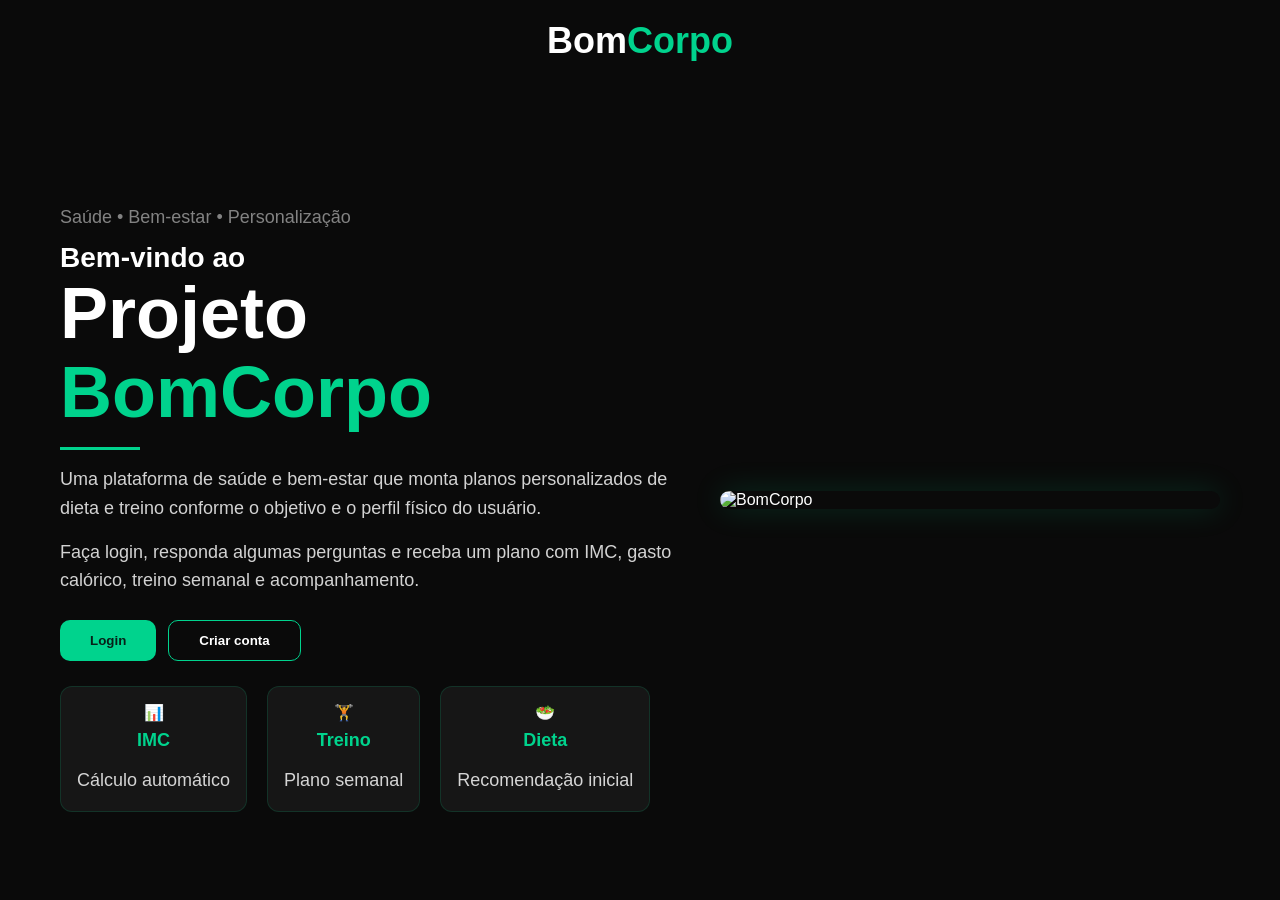
==== index.html @ 7887ee5c "Add files via upload" ====
<!DOCTYPE html>
<html lang="pt-br">
<head>
  <meta charset="UTF-8">
  <meta name="viewport" content="width=device-width, initial-scale=1.0">
  <title>BomCorpo | Projeto LabSIS</title>
  <link rel="stylesheet" href="style.css">
</head>
<body>

<header>
  <nav class="navbar navbar-home">
    <h1 class="logo">
      <a href="index.html">Bom<span>Corpo</span></a>
    </h1>
  </nav>
</header>

<section class="hero hero-bomcorpo">
  <div class="hero-text">
    <p class="tag">Saúde • Bem-estar • Personalização</p>
    <h2>Bem-vindo ao</h2>
    <h1>Projeto <span>BomCorpo</span></h1>
    <div class="linha"></div>

    <p>
      Uma plataforma de saúde e bem-estar que monta planos personalizados de dieta e treino
      conforme o objetivo e o perfil físico do usuário.
    </p>

    <p class="sub-info">
      Faça login, responda algumas perguntas e receba um plano com IMC, gasto calórico,
      treino semanal e acompanhamento.
    </p>

    <div class="botoes">
      <button class="btn" onclick="window.location.href='login.html'">Login</button>
      <button class="btn secundario" onclick="window.location.href='cadastro.html'">Criar conta</button>
    </div>

    <div class="stats">
      <div class="card">
        📊
        <span>IMC</span>
        <p>Cálculo automático</p>
      </div>

      <div class="card">
        🏋️
        <span>Treino</span>
        <p>Plano semanal</p>
      </div>

      <div class="card">
        🥗
        <span>Dieta</span>
        <p>Recomendação inicial</p>
      </div>
    </div>
  </div>

  <div class="hero-img">
    <img src="assets/fitness.png" alt="BomCorpo">
  </div>
</section>

</body>
</html>
---- style.css ----
* {
  margin: 0;
  padding: 0;
  box-sizing: border-box;
  font-family: Arial, sans-serif;
}

html, body {
  background: #0a0a0a;
  color: white;
  overflow-x: hidden;
  max-width: 100%;
}

body * {
  max-width: 100%;
}

img, video {
  max-width: 100%;
  height: auto;
  display: block;
}

body {
  min-height: 100vh;
}

.navbar {
  display: flex;
  justify-content: space-between;
  align-items: center;
  padding: 20px 50px;
  position: fixed;
  width: 100%;
  background: #0a0a0a;
  z-index: 1000;
}

.navbar-home {
  justify-content: center;
}

.logo {
  font-size: 36px;
  font-weight: bold;
}

.logo a {
  color: white;
  text-decoration: none;
}

.logo a span {
  color: #00d38d;
}

.navbar ul {
  display: flex;
  list-style: none;
  gap: 20px;
}

.navbar a {
  color: white;
  text-decoration: none;
  transition: all 0.3s ease;
  display: inline-block;
  white-space: nowrap;
}

.navbar a:hover {
  color: #00d38d;
  transform: translateY(-3px);
}

.hero {
  display: flex;
  justify-content: space-between;
  align-items: center;
  min-height: 100vh;
  padding: 100px 60px 0;
  gap: 40px;
}

.hero-text {
  max-width: 700px;
  animation: fadeUp 1s ease;
}

.tag {
  font-size: 14px;
  opacity: 0.6;
  margin-bottom: 10px;
}

.hero-text h2 {
  font-size: 28px;
}

.hero-text h1 {
  font-size: 72px;
  line-height: 1.1;
}

.hero-text span,
.destaque {
  color: #00d38d;
}

.linha {
  width: 80px;
  height: 3px;
  background: #00d38d;
  margin: 15px 0;
}

.centralizada {
  margin-left: auto;
  margin-right: auto;
}

.hero-text p,
.desc,
.sub-info,
.desc-doencas,
.form-text {
  margin-top: 15px;
  font-size: 18px;
  color: rgba(255,255,255,0.82);
  line-height: 1.6;
}

.botoes {
  display: flex;
  gap: 12px;
  margin-top: 25px;
  flex-wrap: wrap;
}

.central-botoes {
  justify-content: center;
}

.btn {
  padding: 12px 30px;
  background: #00d38d;
  border: none;
  color: #072018;
  cursor: pointer;
  border-radius: 10px;
  font-weight: bold;
  transition: 0.3s;
}

.btn:hover {
  transform: translateY(-3px);
  box-shadow: 0 0 15px rgba(0,211,141,0.4);
}

.btn.secundario {
  background: transparent;
  border: 1px solid #00d38d;
  color: white;
}

.stats {
  display: flex;
  gap: 20px;
  margin-top: 25px;
  flex-wrap: wrap;
}

.card,
.card-coracao {
  background: rgba(255,255,255,0.05);
  padding: 16px;
  border-radius: 12px;
  text-align: center;
  min-width: 140px;
  border: 1px solid rgba(0,211,141,0.15);
  transition: 0.3s;
}

.card:hover,
.card-coracao:hover {
  transform: translateY(-5px);
  background: rgba(0,211,141,0.08);
}

.card span {
  display: block;
  font-size: 18px;
  font-weight: bold;
  margin-top: 8px;
}

.hero-img img {
  width: 500px;
  max-width: 100%;
  height: auto;
  border-radius: 30px;
  box-shadow: 0 0 30px rgba(0,211,141,0.18);
}

.section,
.doencas-container,
.prevencao-section,
.formulario-section {
  min-height: 100vh;
  padding: 130px 60px 60px;
  width: 100%;
  max-width: 100%;
  overflow-x: hidden;
}

.auth-container {
  display: flex;
  justify-content: center;
  align-items: center;
}

.auth-texto {
  max-width: 700px;
  width: 100%;
}

.auth-form {
  margin-top: 25px;
}

.input-group {
  display: flex;
  flex-direction: column;
  gap: 8px;
  margin-bottom: 18px;
}

.input-group label {
  font-size: 15px;
}

.input-group input,
.input-group select {
  padding: 14px;
  border-radius: 10px;
  border: 1px solid rgba(255,255,255,0.14);
  background: rgba(255,255,255,0.06);
  color: white;
  outline: none;
}

select option {
  color: black;
}

.cards-doencas {
  display: flex;
  justify-content: center;
  gap: 25px;
  flex-wrap: wrap;
  margin-top: 35px;
}

.card-doenca {
  width: 300px;
  min-height: 220px;
  text-align: left;
}

.card-doenca h3 {
  color: #00d38d;
  margin-bottom: 10px;
}

.dashboard-top {
  min-height: auto;
  padding-bottom: 20px;
}

.alerta-box {
  max-width: 850px;
  margin: 0 auto;
  background: rgba(255, 255, 255, 0.04);
  border: 1px solid rgba(0, 211, 141, 0.18);
  border-radius: 18px;
  padding: 30px;
  text-align: center;
  box-shadow: 0 0 30px rgba(0, 211, 141, 0.08);
}

.alerta-box h3 {
  color: #00d38d;
  font-size: 30px;
  margin-bottom: 12px;
}

.alerta-box p {
  color: white;
  font-size: 18px;
  line-height: 1.7;
}

.fogo-grid {
  display: grid;
  grid-template-columns: repeat(7, 1fr);
  gap: 14px;
  max-width: 900px;
  margin: 30px auto 0;
}

.fogo-card {
  background: rgba(255,255,255,0.05);
  border: 1px solid rgba(255,255,255,0.08);
  border-radius: 14px;
  padding: 16px;
  text-align: center;
}

.fogo-dia {
  font-size: 16px;
  margin-bottom: 8px;
}

.fogo-icone {
  font-size: 28px;
}

.fogo-ativo {
  color: #ff7b00;
  text-shadow: 0 0 12px rgba(255,123,0,0.7);
}

.fogo-inativo {
  color: #666;
}

@keyframes fadeUp {
  from {
    opacity: 0;
    transform: translateY(35px);
  }
  to {
    opacity: 1;
    transform: translateY(0);
  }
}

@media (max-width: 900px) {
  .hero {
    flex-direction: column;
    text-align: center;
    padding: 130px 20px 40px;
  }

  .hero-text h1 {
    font-size: 50px;
  }

  .hero-text h2 {
    font-size: 24px;
  }

  .linha {
    margin-left: auto;
    margin-right: auto;
  }

  .stats,
  .botoes,
  .cards-doencas {
    justify-content: center;
  }

  .section,
  .doencas-container,
  .prevencao-section,
  .formulario-section {
    padding: 130px 20px 50px !important;
  }

  .navbar {
    flex-direction: column;
    align-items: flex-start;
    gap: 12px;
    padding: 18px 14px;
    overflow: hidden;
  }

  .navbar-home {
    align-items: center;
  }

  .navbar ul {
    width: 100%;
    display: flex;
    flex-wrap: nowrap;
    overflow-x: auto;
    overflow-y: hidden;
    white-space: nowrap;
    gap: 20px;
    padding: 0 0 8px 0;
    margin: 0;
    list-style: none;
    -webkit-overflow-scrolling: touch;
    scrollbar-width: none;
  }

  .navbar ul::-webkit-scrollbar {
    display: none;
  }

  .navbar ul li {
    flex: 0 0 auto;
  }

  .navbar ul li a {
    display: inline-block;
    white-space: nowrap;
    font-size: 18px;
  }

  .fogo-grid {
    grid-template-columns: 1fr 1fr;
  }
}

@media (max-width: 768px) {
  .hero-text h1 {
    font-size: 52px;
    line-height: 1.05;
    word-break: break-word;
  }

  .hero-text h2 {
    font-size: 28px;
  }

  .hero-text p,
  .desc,
  .sub-info,
  .desc-doencas,
  .form-text {
    font-size: 16px;
  }

  .botoes {
    flex-direction: column;
    align-items: center;
    gap: 12px;
  }

  .btn.secundario {
    margin-left: 0;
  }

  .stats {
    flex-direction: column;
    align-items: center;
  }

  .hero-img img {
    width: 100%;
    max-width: 320px;
    margin: 0 auto;
  }

  .card,
  .card-coracao,
  .card-doenca {
    width: 100%;
    max-width: 320px;
  }

  .alerta-box h3 {
    font-size: 24px;
  }

  .alerta-box p {
    font-size: 16px;
  }
}
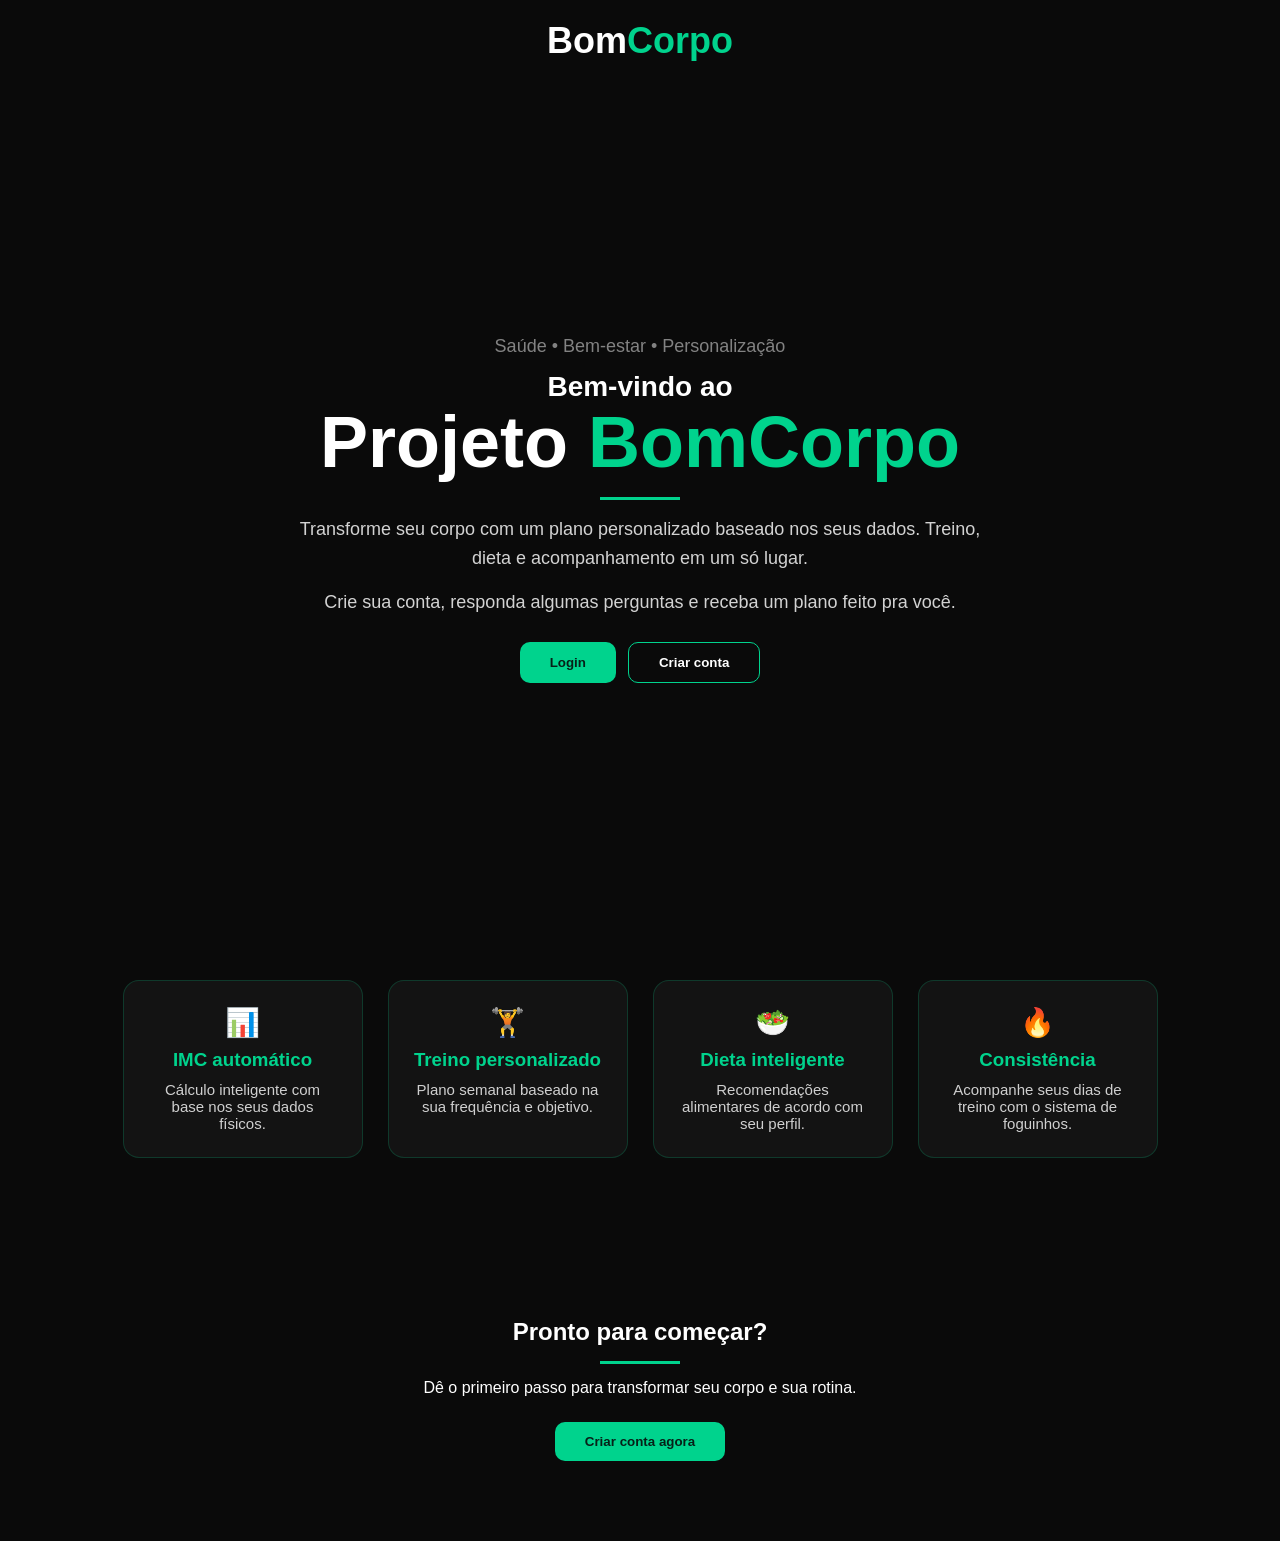
==== commit b9c20ef5: "Add files via upload" ====
--- a/index.html
+++ b/index.html
@@ -1,68 +1,97 @@
-<!DOCTYPE html>
-<html lang="pt-br">
-<head>
-  <meta charset="UTF-8">
-  <meta name="viewport" content="width=device-width, initial-scale=1.0">
-  <title>BomCorpo | Projeto LabSIS</title>
-  <link rel="stylesheet" href="style.css">
-</head>
-<body>
-
-<header>
-  <nav class="navbar navbar-home">
-    <h1 class="logo">
-      <a href="index.html">Bom<span>Corpo</span></a>
-    </h1>
-  </nav>
-</header>
-
-<section class="hero hero-bomcorpo">
-  <div class="hero-text">
-    <p class="tag">Saúde • Bem-estar • Personalização</p>
-    <h2>Bem-vindo ao</h2>
-    <h1>Projeto <span>BomCorpo</span></h1>
-    <div class="linha"></div>
-
-    <p>
-      Uma plataforma de saúde e bem-estar que monta planos personalizados de dieta e treino
-      conforme o objetivo e o perfil físico do usuário.
-    </p>
-
-    <p class="sub-info">
-      Faça login, responda algumas perguntas e receba um plano com IMC, gasto calórico,
-      treino semanal e acompanhamento.
-    </p>
-
-    <div class="botoes">
-      <button class="btn" onclick="window.location.href='login.html'">Login</button>
-      <button class="btn secundario" onclick="window.location.href='cadastro.html'">Criar conta</button>
-    </div>
-
-    <div class="stats">
-      <div class="card">
-        📊
-        <span>IMC</span>
-        <p>Cálculo automático</p>
-      </div>
-
-      <div class="card">
-        🏋️
-        <span>Treino</span>
-        <p>Plano semanal</p>
-      </div>
-
-      <div class="card">
-        🥗
-        <span>Dieta</span>
-        <p>Recomendação inicial</p>
-      </div>
-    </div>
-  </div>
-
-  <div class="hero-img">
-    <img src="assets/fitness.png" alt="BomCorpo">
-  </div>
-</section>
-
-</body>
+<!DOCTYPE html>
+<html lang="pt-br">
+<head>
+  <meta charset="UTF-8">
+  <meta name="viewport" content="width=device-width, initial-scale=1.0">
+  <title>BomCorpo</title>
+  <link rel="stylesheet" href="style.css">
+</head>
+<body>
+
+<header>
+  <nav class="navbar navbar-home">
+    <h1 class="logo">
+      <a href="index.html">Bom<span>Corpo</span></a>
+    </h1>
+  </nav>
+</header>
+
+<section class="hero hero-central">
+
+  <div class="hero-text central">
+
+    <p class="tag">Saúde • Bem-estar • Personalização</p>
+
+    <h2>Bem-vindo ao</h2>
+
+    <h1>Projeto <span>BomCorpo</span></h1>
+
+    <div class="linha centralizada"></div>
+
+    <p class="desc">
+      Transforme seu corpo com um plano personalizado baseado nos seus dados.
+      Treino, dieta e acompanhamento em um só lugar.
+    </p>
+
+    <p class="sub-info">
+      Crie sua conta, responda algumas perguntas e receba um plano feito pra você.
+    </p>
+
+    <div class="botoes central-botoes">
+      <button class="btn" onclick="window.location.href='login.html'">Login</button>
+      <button class="btn secundario" onclick="window.location.href='cadastro.html'">Criar conta</button>
+    </div>
+
+  </div>
+
+</section>
+
+<section class="features">
+
+  <div class="features-container">
+
+    <div class="feature-card">
+      <div class="icone">📊</div>
+      <h3>IMC automático</h3>
+      <p>Cálculo inteligente com base nos seus dados físicos.</p>
+    </div>
+
+    <div class="feature-card">
+      <div class="icone">🏋️</div>
+      <h3>Treino personalizado</h3>
+      <p>Plano semanal baseado na sua frequência e objetivo.</p>
+    </div>
+
+    <div class="feature-card">
+      <div class="icone">🥗</div>
+      <h3>Dieta inteligente</h3>
+      <p>Recomendações alimentares de acordo com seu perfil.</p>
+    </div>
+
+    <div class="feature-card">
+      <div class="icone">🔥</div>
+      <h3>Consistência</h3>
+      <p>Acompanhe seus dias de treino com o sistema de foguinhos.</p>
+    </div>
+
+  </div>
+
+</section>
+
+<section class="cta-final">
+
+  <h2>Pronto para começar?</h2>
+  <div class="linha centralizada"></div>
+
+  <p>
+    Dê o primeiro passo para transformar seu corpo e sua rotina.
+  </p>
+
+  <div class="botoes central-botoes">
+    <button class="btn" onclick="window.location.href='cadastro.html'">Criar conta agora</button>
+  </div>
+
+</section>
+
+</body>
 </html>
--- a/style.css
+++ b/style.css
@@ -1,482 +1,1415 @@
-* {
-  margin: 0;
-  padding: 0;
-  box-sizing: border-box;
-  font-family: Arial, sans-serif;
-}
-
-html, body {
-  background: #0a0a0a;
-  color: white;
-  overflow-x: hidden;
-  max-width: 100%;
-}
-
-body * {
-  max-width: 100%;
-}
-
-img, video {
-  max-width: 100%;
-  height: auto;
-  display: block;
-}
-
-body {
-  min-height: 100vh;
-}
-
-.navbar {
-  display: flex;
-  justify-content: space-between;
-  align-items: center;
-  padding: 20px 50px;
-  position: fixed;
-  width: 100%;
-  background: #0a0a0a;
-  z-index: 1000;
-}
-
-.navbar-home {
-  justify-content: center;
-}
-
-.logo {
-  font-size: 36px;
-  font-weight: bold;
-}
-
-.logo a {
-  color: white;
-  text-decoration: none;
-}
-
-.logo a span {
-  color: #00d38d;
-}
-
-.navbar ul {
-  display: flex;
-  list-style: none;
-  gap: 20px;
-}
-
-.navbar a {
-  color: white;
-  text-decoration: none;
-  transition: all 0.3s ease;
-  display: inline-block;
-  white-space: nowrap;
-}
-
-.navbar a:hover {
-  color: #00d38d;
-  transform: translateY(-3px);
-}
-
-.hero {
-  display: flex;
-  justify-content: space-between;
-  align-items: center;
-  min-height: 100vh;
-  padding: 100px 60px 0;
-  gap: 40px;
-}
-
-.hero-text {
-  max-width: 700px;
-  animation: fadeUp 1s ease;
-}
-
-.tag {
-  font-size: 14px;
-  opacity: 0.6;
-  margin-bottom: 10px;
-}
-
-.hero-text h2 {
-  font-size: 28px;
-}
-
-.hero-text h1 {
-  font-size: 72px;
-  line-height: 1.1;
-}
-
-.hero-text span,
-.destaque {
-  color: #00d38d;
-}
-
-.linha {
-  width: 80px;
-  height: 3px;
-  background: #00d38d;
-  margin: 15px 0;
-}
-
-.centralizada {
-  margin-left: auto;
-  margin-right: auto;
-}
-
-.hero-text p,
-.desc,
-.sub-info,
-.desc-doencas,
-.form-text {
-  margin-top: 15px;
-  font-size: 18px;
-  color: rgba(255,255,255,0.82);
-  line-height: 1.6;
-}
-
-.botoes {
-  display: flex;
-  gap: 12px;
-  margin-top: 25px;
-  flex-wrap: wrap;
-}
-
-.central-botoes {
-  justify-content: center;
-}
-
-.btn {
-  padding: 12px 30px;
-  background: #00d38d;
-  border: none;
-  color: #072018;
-  cursor: pointer;
-  border-radius: 10px;
-  font-weight: bold;
-  transition: 0.3s;
-}
-
-.btn:hover {
-  transform: translateY(-3px);
-  box-shadow: 0 0 15px rgba(0,211,141,0.4);
-}
-
-.btn.secundario {
-  background: transparent;
-  border: 1px solid #00d38d;
-  color: white;
-}
-
-.stats {
-  display: flex;
-  gap: 20px;
-  margin-top: 25px;
-  flex-wrap: wrap;
-}
-
-.card,
-.card-coracao {
-  background: rgba(255,255,255,0.05);
-  padding: 16px;
-  border-radius: 12px;
-  text-align: center;
-  min-width: 140px;
-  border: 1px solid rgba(0,211,141,0.15);
-  transition: 0.3s;
-}
-
-.card:hover,
-.card-coracao:hover {
-  transform: translateY(-5px);
-  background: rgba(0,211,141,0.08);
-}
-
-.card span {
-  display: block;
-  font-size: 18px;
-  font-weight: bold;
-  margin-top: 8px;
-}
-
-.hero-img img {
-  width: 500px;
-  max-width: 100%;
-  height: auto;
-  border-radius: 30px;
-  box-shadow: 0 0 30px rgba(0,211,141,0.18);
-}
-
-.section,
-.doencas-container,
-.prevencao-section,
-.formulario-section {
-  min-height: 100vh;
-  padding: 130px 60px 60px;
-  width: 100%;
-  max-width: 100%;
-  overflow-x: hidden;
-}
-
-.auth-container {
-  display: flex;
-  justify-content: center;
-  align-items: center;
-}
-
-.auth-texto {
-  max-width: 700px;
-  width: 100%;
-}
-
-.auth-form {
-  margin-top: 25px;
-}
-
-.input-group {
-  display: flex;
-  flex-direction: column;
-  gap: 8px;
-  margin-bottom: 18px;
-}
-
-.input-group label {
-  font-size: 15px;
-}
-
-.input-group input,
-.input-group select {
-  padding: 14px;
-  border-radius: 10px;
-  border: 1px solid rgba(255,255,255,0.14);
-  background: rgba(255,255,255,0.06);
-  color: white;
-  outline: none;
-}
-
-select option {
-  color: black;
-}
-
-.cards-doencas {
-  display: flex;
-  justify-content: center;
-  gap: 25px;
-  flex-wrap: wrap;
-  margin-top: 35px;
-}
-
-.card-doenca {
-  width: 300px;
-  min-height: 220px;
-  text-align: left;
-}
-
-.card-doenca h3 {
-  color: #00d38d;
-  margin-bottom: 10px;
-}
-
-.dashboard-top {
-  min-height: auto;
-  padding-bottom: 20px;
-}
-
-.alerta-box {
-  max-width: 850px;
-  margin: 0 auto;
-  background: rgba(255, 255, 255, 0.04);
-  border: 1px solid rgba(0, 211, 141, 0.18);
-  border-radius: 18px;
-  padding: 30px;
-  text-align: center;
-  box-shadow: 0 0 30px rgba(0, 211, 141, 0.08);
-}
-
-.alerta-box h3 {
-  color: #00d38d;
-  font-size: 30px;
-  margin-bottom: 12px;
-}
-
-.alerta-box p {
-  color: white;
-  font-size: 18px;
-  line-height: 1.7;
-}
-
-.fogo-grid {
-  display: grid;
-  grid-template-columns: repeat(7, 1fr);
-  gap: 14px;
-  max-width: 900px;
-  margin: 30px auto 0;
-}
-
-.fogo-card {
-  background: rgba(255,255,255,0.05);
-  border: 1px solid rgba(255,255,255,0.08);
-  border-radius: 14px;
-  padding: 16px;
-  text-align: center;
-}
-
-.fogo-dia {
-  font-size: 16px;
-  margin-bottom: 8px;
-}
-
-.fogo-icone {
-  font-size: 28px;
-}
-
-.fogo-ativo {
-  color: #ff7b00;
-  text-shadow: 0 0 12px rgba(255,123,0,0.7);
-}
-
-.fogo-inativo {
-  color: #666;
-}
-
-@keyframes fadeUp {
-  from {
-    opacity: 0;
-    transform: translateY(35px);
-  }
-  to {
-    opacity: 1;
-    transform: translateY(0);
-  }
-}
-
-@media (max-width: 900px) {
-  .hero {
-    flex-direction: column;
-    text-align: center;
-    padding: 130px 20px 40px;
-  }
-
-  .hero-text h1 {
-    font-size: 50px;
-  }
-
-  .hero-text h2 {
-    font-size: 24px;
-  }
-
-  .linha {
-    margin-left: auto;
-    margin-right: auto;
-  }
-
-  .stats,
-  .botoes,
-  .cards-doencas {
-    justify-content: center;
-  }
-
-  .section,
-  .doencas-container,
-  .prevencao-section,
-  .formulario-section {
-    padding: 130px 20px 50px !important;
-  }
-
-  .navbar {
-    flex-direction: column;
-    align-items: flex-start;
-    gap: 12px;
-    padding: 18px 14px;
-    overflow: hidden;
-  }
-
-  .navbar-home {
-    align-items: center;
-  }
-
-  .navbar ul {
-    width: 100%;
-    display: flex;
-    flex-wrap: nowrap;
-    overflow-x: auto;
-    overflow-y: hidden;
-    white-space: nowrap;
-    gap: 20px;
-    padding: 0 0 8px 0;
-    margin: 0;
-    list-style: none;
-    -webkit-overflow-scrolling: touch;
-    scrollbar-width: none;
-  }
-
-  .navbar ul::-webkit-scrollbar {
-    display: none;
-  }
-
-  .navbar ul li {
-    flex: 0 0 auto;
-  }
-
-  .navbar ul li a {
-    display: inline-block;
-    white-space: nowrap;
-    font-size: 18px;
-  }
-
-  .fogo-grid {
-    grid-template-columns: 1fr 1fr;
-  }
-}
-
-@media (max-width: 768px) {
-  .hero-text h1 {
-    font-size: 52px;
-    line-height: 1.05;
-    word-break: break-word;
-  }
-
-  .hero-text h2 {
-    font-size: 28px;
-  }
-
-  .hero-text p,
-  .desc,
-  .sub-info,
-  .desc-doencas,
-  .form-text {
-    font-size: 16px;
-  }
-
-  .botoes {
-    flex-direction: column;
-    align-items: center;
-    gap: 12px;
-  }
-
-  .btn.secundario {
-    margin-left: 0;
-  }
-
-  .stats {
-    flex-direction: column;
-    align-items: center;
-  }
-
-  .hero-img img {
-    width: 100%;
-    max-width: 320px;
-    margin: 0 auto;
-  }
-
-  .card,
-  .card-coracao,
-  .card-doenca {
-    width: 100%;
-    max-width: 320px;
-  }
-
-  .alerta-box h3 {
-    font-size: 24px;
-  }
-
-  .alerta-box p {
-    font-size: 16px;
-  }
+* {
+  margin: 0;
+  padding: 0;
+  box-sizing: border-box;
+  font-family: Arial, sans-serif;
+}
+
+html, body {
+  background: #0a0a0a;
+  color: white;
+  overflow-x: hidden;
+  max-width: 100%;
+}
+
+body * {
+  max-width: 100%;
+}
+
+img, video {
+  max-width: 100%;
+  height: auto;
+  display: block;
+}
+
+body {
+  min-height: 100vh;
+}
+
+.navbar {
+  display: flex;
+  justify-content: space-between;
+  align-items: center;
+  padding: 20px 50px;
+  position: fixed;
+  width: 100%;
+  background: #0a0a0a;
+  z-index: 1000;
+}
+
+.navbar-home {
+  justify-content: center;
+}
+
+.logo {
+  font-size: 36px;
+  font-weight: bold;
+}
+
+.logo a {
+  color: white;
+  text-decoration: none;
+}
+
+.logo a span {
+  color: #00d38d;
+}
+
+.navbar ul {
+  display: flex;
+  list-style: none;
+  gap: 20px;
+}
+
+.navbar a {
+  color: white;
+  text-decoration: none;
+  transition: all 0.3s ease;
+  display: inline-block;
+  white-space: nowrap;
+}
+
+.navbar a:hover {
+  color: #00d38d;
+  transform: translateY(-3px);
+}
+
+.hero {
+  display: flex;
+  justify-content: space-between;
+  align-items: center;
+  min-height: 100vh;
+  padding: 100px 60px 0;
+  gap: 40px;
+}
+
+.hero-text {
+  max-width: 700px;
+  animation: fadeUp 1s ease;
+}
+
+.tag {
+  font-size: 14px;
+  opacity: 0.6;
+  margin-bottom: 10px;
+}
+
+.hero-text h2 {
+  font-size: 28px;
+}
+
+.hero-text h1 {
+  font-size: 72px;
+  line-height: 1.1;
+}
+
+.hero-text span,
+.destaque {
+  color: #00d38d;
+}
+
+.linha {
+  width: 80px;
+  height: 3px;
+  background: #00d38d;
+  margin: 15px 0;
+}
+
+.centralizada {
+  margin-left: auto;
+  margin-right: auto;
+}
+
+.hero-text p,
+.desc,
+.sub-info,
+.desc-doencas,
+.form-text {
+  margin-top: 15px;
+  font-size: 18px;
+  color: rgba(255,255,255,0.82);
+  line-height: 1.6;
+}
+
+.botoes {
+  display: flex;
+  gap: 12px;
+  margin-top: 25px;
+  flex-wrap: wrap;
+}
+
+.central-botoes {
+  justify-content: center;
+}
+
+.btn {
+  padding: 12px 30px;
+  background: #00d38d;
+  border: none;
+  color: #072018;
+  cursor: pointer;
+  border-radius: 10px;
+  font-weight: bold;
+  transition: 0.3s;
+}
+
+.btn:hover {
+  transform: translateY(-3px);
+  box-shadow: 0 0 15px rgba(0,211,141,0.4);
+}
+
+.btn.secundario {
+  background: transparent;
+  border: 1px solid #00d38d;
+  color: white;
+}
+
+.stats {
+  display: flex;
+  gap: 20px;
+  margin-top: 25px;
+  flex-wrap: wrap;
+}
+
+.card,
+.card-coracao {
+  background: rgba(255,255,255,0.05);
+  padding: 16px;
+  border-radius: 12px;
+  text-align: center;
+  min-width: 140px;
+  border: 1px solid rgba(0,211,141,0.15);
+  transition: 0.3s;
+}
+
+.card:hover,
+.card-coracao:hover {
+  transform: translateY(-5px);
+  background: rgba(0,211,141,0.08);
+}
+
+.card span {
+  display: block;
+  font-size: 18px;
+  font-weight: bold;
+  margin-top: 8px;
+}
+
+.hero-img img {
+  width: 500px;
+  max-width: 100%;
+  height: auto;
+  border-radius: 30px;
+  box-shadow: 0 0 30px rgba(0,211,141,0.18);
+}
+
+.section,
+.doencas-container,
+.prevencao-section,
+.formulario-section {
+  min-height: 100vh;
+  padding: 130px 60px 60px;
+  width: 100%;
+  max-width: 100%;
+  overflow-x: hidden;
+}
+
+.auth-container {
+  display: flex;
+  justify-content: center;
+  align-items: center;
+}
+
+.auth-texto {
+  max-width: 700px;
+  width: 100%;
+}
+
+.auth-form {
+  margin-top: 25px;
+}
+
+.input-group {
+  display: flex;
+  flex-direction: column;
+  gap: 8px;
+  margin-bottom: 18px;
+}
+
+.input-group label {
+  font-size: 15px;
+}
+
+.input-group input,
+.input-group select {
+  padding: 14px;
+  border-radius: 10px;
+  border: 1px solid rgba(255,255,255,0.14);
+  background: rgba(255,255,255,0.06);
+  color: white;
+  outline: none;
+}
+
+select option {
+  color: black;
+}
+
+.cards-doencas {
+  display: flex;
+  justify-content: center;
+  gap: 25px;
+  flex-wrap: wrap;
+  margin-top: 35px;
+}
+
+.card-doenca {
+  width: 300px;
+  min-height: 220px;
+  text-align: left;
+}
+
+.card-doenca h3 {
+  color: #00d38d;
+  margin-bottom: 10px;
+}
+
+.dashboard-top {
+  min-height: auto;
+  padding-bottom: 20px;
+}
+
+.alerta-box {
+  max-width: 850px;
+  margin: 0 auto;
+  background: rgba(255, 255, 255, 0.04);
+  border: 1px solid rgba(0, 211, 141, 0.18);
+  border-radius: 18px;
+  padding: 30px;
+  text-align: center;
+  box-shadow: 0 0 30px rgba(0, 211, 141, 0.08);
+}
+
+.alerta-box h3 {
+  color: #00d38d;
+  font-size: 30px;
+  margin-bottom: 12px;
+}
+
+.alerta-box p {
+  color: white;
+  font-size: 18px;
+  line-height: 1.7;
+}
+
+.fogo-grid {
+  display: grid;
+  grid-template-columns: repeat(7, 1fr);
+  gap: 14px;
+  max-width: 900px;
+  margin: 30px auto 0;
+}
+
+.fogo-card {
+  background: rgba(255,255,255,0.05);
+  border: 1px solid rgba(255,255,255,0.08);
+  border-radius: 14px;
+  padding: 16px;
+  text-align: center;
+}
+
+.fogo-dia {
+  font-size: 16px;
+  margin-bottom: 8px;
+}
+
+.fogo-icone {
+  font-size: 28px;
+}
+
+.fogo-ativo {
+  color: #ff7b00;
+  text-shadow: 0 0 12px rgba(255,123,0,0.7);
+}
+
+.fogo-inativo {
+  color: #666;
+}
+
+@keyframes fadeUp {
+  from {
+    opacity: 0;
+    transform: translateY(35px);
+  }
+  to {
+    opacity: 1;
+    transform: translateY(0);
+  }
+}
+
+@media (max-width: 900px) {
+  .hero {
+    flex-direction: column;
+    text-align: center;
+    padding: 130px 20px 40px;
+  }
+
+  .hero-text h1 {
+    font-size: 50px;
+  }
+
+  .hero-text h2 {
+    font-size: 24px;
+  }
+
+  .linha {
+    margin-left: auto;
+    margin-right: auto;
+  }
+
+  .stats,
+  .botoes,
+  .cards-doencas {
+    justify-content: center;
+  }
+
+  .section,
+  .doencas-container,
+  .prevencao-section,
+  .formulario-section {
+    padding: 130px 20px 50px !important;
+  }
+
+  .navbar {
+    flex-direction: column;
+    align-items: flex-start;
+    gap: 12px;
+    padding: 18px 14px;
+    overflow: hidden;
+  }
+
+  .navbar-home {
+    align-items: center;
+  }
+
+  .navbar ul {
+    width: 100%;
+    display: flex;
+    flex-wrap: nowrap;
+    overflow-x: auto;
+    overflow-y: hidden;
+    white-space: nowrap;
+    gap: 20px;
+    padding: 0 0 8px 0;
+    margin: 0;
+    list-style: none;
+    -webkit-overflow-scrolling: touch;
+    scrollbar-width: none;
+  }
+
+  .navbar ul::-webkit-scrollbar {
+    display: none;
+  }
+
+  .navbar ul li {
+    flex: 0 0 auto;
+  }
+
+  .navbar ul li a {
+    display: inline-block;
+    white-space: nowrap;
+    font-size: 18px;
+  }
+
+  .fogo-grid {
+    grid-template-columns: 1fr 1fr;
+  }
+}
+
+@media (max-width: 768px) {
+  .hero-text h1 {
+    font-size: 52px;
+    line-height: 1.05;
+    word-break: break-word;
+  }
+
+  .hero-text h2 {
+    font-size: 28px;
+  }
+
+  .hero-text p,
+  .desc,
+  .sub-info,
+  .desc-doencas,
+  .form-text {
+    font-size: 16px;
+  }
+
+  .botoes {
+    flex-direction: column;
+    align-items: center;
+    gap: 12px;
+  }
+
+  .btn.secundario {
+    margin-left: 0;
+  }
+
+  .stats {
+    flex-direction: column;
+    align-items: center;
+  }
+
+  .hero-img img {
+    width: 100%;
+    max-width: 320px;
+    margin: 0 auto;
+  }
+
+  .card,
+  .card-coracao,
+  .card-doenca {
+    width: 100%;
+    max-width: 320px;
+  }
+
+  .alerta-box h3 {
+    font-size: 24px;
+  }
+
+  .alerta-box p {
+    font-size: 16px;
+  }
+}
+.hero-central {
+  justify-content: center;
+  text-align: center;
+}
+
+.central {
+  margin: 0 auto;
+}
+
+.features {
+  padding: 80px 20px;
+}
+
+.features-container {
+  display: flex;
+  justify-content: center;
+  gap: 25px;
+  flex-wrap: wrap;
+}
+
+.feature-card {
+  background: rgba(255,255,255,0.04);
+  border: 1px solid rgba(0,211,141,0.2);
+  border-radius: 16px;
+  padding: 25px;
+  width: 240px;
+  text-align: center;
+  transition: 0.3s;
+}
+
+.feature-card:hover {
+  transform: translateY(-8px);
+  background: rgba(0,211,141,0.08);
+}
+
+.feature-card h3 {
+  margin-top: 10px;
+  color: #00d38d;
+}
+
+.feature-card p {
+  font-size: 15px;
+  margin-top: 10px;
+  opacity: 0.8;
+}
+
+.icone {
+  font-size: 28px;
+}
+
+.cta-final {
+  padding: 80px 20px;
+  text-align: center;
+}
+.dashboard-top {
+  min-height: auto;
+  padding-bottom: 20px;
+}
+
+.alerta-box {
+  max-width: 850px;
+  margin: 0 auto;
+  background: rgba(255, 255, 255, 0.04);
+  border: 1px solid rgba(0, 211, 141, 0.18);
+  border-radius: 18px;
+  padding: 30px;
+  text-align: center;
+  box-shadow: 0 0 30px rgba(0, 211, 141, 0.08);
+}
+
+.alerta-box h3 {
+  color: #00d38d;
+  font-size: 30px;
+  margin-bottom: 12px;
+}
+
+.alerta-box p {
+  color: white;
+  font-size: 18px;
+  line-height: 1.7;
+}
+
+.fogo-grid {
+  display: grid;
+  grid-template-columns: repeat(7, 1fr);
+  gap: 14px;
+  max-width: 900px;
+  margin: 30px auto 0;
+}
+
+.fogo-card {
+  background: rgba(255,255,255,0.05);
+  border: 1px solid rgba(255,255,255,0.08);
+  border-radius: 14px;
+  padding: 16px;
+  text-align: center;
+}
+
+.fogo-dia {
+  font-size: 16px;
+  margin-bottom: 8px;
+}
+
+.fogo-icone {
+  font-size: 28px;
+}
+
+.fogo-ativo {
+  color: #ff7b00;
+  text-shadow: 0 0 12px rgba(255,123,0,0.7);
+}
+
+.fogo-inativo {
+  color: #666;
+}
+
+@media (max-width: 900px) {
+  .fogo-grid {
+    grid-template-columns: 1fr 1fr;
+  }
+
+  .alerta-box h3 {
+    font-size: 24px;
+  }
+
+  .alerta-box p {
+    font-size: 16px;
+  }
+}
+.perfil-page {
+  min-height: 100vh;
+  padding: 130px 60px 60px;
+}
+
+.perfil-header {
+  display: flex;
+  align-items: center;
+  gap: 28px;
+  margin-bottom: 40px;
+}
+
+.perfil-avatar {
+  width: 120px;
+  height: 120px;
+  border-radius: 50%;
+  background: rgba(0, 211, 141, 0.12);
+  border: 2px solid rgba(0, 211, 141, 0.35);
+  display: flex;
+  align-items: center;
+  justify-content: center;
+  font-size: 46px;
+  font-weight: bold;
+  color: #00d38d;
+  box-shadow: 0 0 25px rgba(0, 211, 141, 0.12);
+}
+
+.perfil-header-info h3 {
+  font-size: 34px;
+  margin-top: 10px;
+  color: white;
+}
+
+.perfil-frase {
+  margin-top: 10px;
+  font-size: 17px;
+  color: rgba(255,255,255,0.78);
+  line-height: 1.6;
+  max-width: 700px;
+}
+
+.perfil-layout {
+  display: grid;
+  grid-template-columns: 1.2fr 1fr;
+  gap: 28px;
+  align-items: start;
+}
+
+.perfil-card {
+  background: rgba(255,255,255,0.04);
+  border: 1px solid rgba(0, 211, 141, 0.18);
+  border-radius: 18px;
+  padding: 26px;
+  box-shadow: 0 0 20px rgba(0,0,0,0.15);
+}
+
+.perfil-card h3 {
+  color: #00d38d;
+  margin-bottom: 18px;
+  font-size: 24px;
+}
+
+.perfil-card-grande {
+  min-height: 100%;
+}
+
+.perfil-info-lista {
+  display: grid;
+  gap: 18px;
+}
+
+.perfil-info-item {
+  background: rgba(255,255,255,0.03);
+  border-radius: 14px;
+  padding: 16px;
+  border: 1px solid rgba(255,255,255,0.05);
+}
+
+.perfil-label {
+  display: block;
+  font-size: 14px;
+  color: rgba(255,255,255,0.62);
+  margin-bottom: 8px;
+}
+
+.perfil-info-item p,
+.perfil-mini-card p {
+  font-size: 18px;
+  color: white;
+  line-height: 1.6;
+}
+
+.perfil-mini-cards {
+  display: grid;
+  grid-template-columns: 1fr 1fr;
+  gap: 20px;
+}
+
+.perfil-mini-card {
+  min-height: 160px;
+}
+
+.perfil-acoes {
+  display: flex;
+  justify-content: center;
+  gap: 14px;
+  flex-wrap: wrap;
+  margin-top: 34px;
+}
+
+@media (max-width: 1000px) {
+  .perfil-layout {
+    grid-template-columns: 1fr;
+  }
+
+  .perfil-mini-cards {
+    grid-template-columns: 1fr 1fr;
+  }
+}
+
+@media (max-width: 768px) {
+  .perfil-page {
+    padding: 130px 20px 50px;
+  }
+
+  .perfil-header {
+    flex-direction: column;
+    text-align: center;
+  }
+
+  .perfil-header-info .linha {
+    margin-left: auto;
+    margin-right: auto;
+  }
+
+  .perfil-header-info h3 {
+    font-size: 28px;
+  }
+
+  .perfil-mini-cards {
+    grid-template-columns: 1fr;
+  }
+
+  .perfil-card h3 {
+    font-size: 22px;
+  }
+
+  .perfil-info-item p,
+  .perfil-mini-card p {
+    font-size: 16px;
+  }
+}
+.streak-cards {
+  margin-bottom: 30px;
+}
+
+.streak-msg-box {
+  margin-top: 30px;
+  margin-bottom: 30px;
+}
+.dashboard-home {
+  min-height: 100vh;
+  padding: 130px 60px 60px;
+}
+
+.dashboard-hero {
+  margin-bottom: 30px;
+}
+
+.dashboard-hero-text h2 {
+  font-size: 44px;
+  margin-bottom: 8px;
+}
+
+.dashboard-sub {
+  max-width: 760px;
+  font-size: 18px;
+  line-height: 1.7;
+  color: rgba(255,255,255,0.82);
+}
+
+.dashboard-badges {
+  display: flex;
+  gap: 14px;
+  flex-wrap: wrap;
+  margin-top: 24px;
+}
+
+.dashboard-badge {
+  background: rgba(255,255,255,0.04);
+  border: 1px solid rgba(0, 211, 141, 0.18);
+  border-radius: 14px;
+  padding: 14px 18px;
+  min-width: 180px;
+}
+
+.dashboard-badge span {
+  display: block;
+  font-size: 13px;
+  color: rgba(255,255,255,0.62);
+  margin-bottom: 6px;
+}
+
+.dashboard-badge strong {
+  color: white;
+  font-size: 17px;
+}
+
+.dashboard-grid-principal {
+  display: grid;
+  grid-template-columns: 1.3fr 1fr;
+  gap: 28px;
+  margin-top: 30px;
+}
+
+.treino-hoje-card,
+.resumo-plano-card,
+.consistencia-card {
+  background: rgba(255,255,255,0.04);
+  border: 1px solid rgba(0, 211, 141, 0.18);
+  border-radius: 20px;
+  padding: 28px;
+  box-shadow: 0 0 24px rgba(0,0,0,0.18);
+}
+
+.treino-hoje-topo h3,
+.resumo-plano-card h3,
+.consistencia-topo h3 {
+  font-size: 30px;
+  margin-top: 8px;
+  color: white;
+}
+
+.treino-hoje-conteudo {
+  margin: 28px 0 24px;
+}
+
+.treino-hoje-conteudo h2 {
+  font-size: 52px;
+  color: #00d38d;
+  margin-bottom: 10px;
+}
+
+.treino-hoje-conteudo p {
+  font-size: 20px;
+  line-height: 1.7;
+  color: rgba(255,255,255,0.88);
+}
+
+.treino-hoje-extra {
+  display: flex;
+  gap: 16px;
+  flex-wrap: wrap;
+  margin-bottom: 22px;
+}
+
+.mini-status {
+  background: rgba(255,255,255,0.03);
+  border: 1px solid rgba(255,255,255,0.06);
+  border-radius: 14px;
+  padding: 14px 18px;
+  min-width: 160px;
+}
+
+.mini-status span {
+  display: block;
+  font-size: 13px;
+  color: rgba(255,255,255,0.62);
+  margin-bottom: 6px;
+}
+
+.mini-status strong {
+  font-size: 22px;
+  color: white;
+}
+
+.resumo-cards-grid {
+  display: grid;
+  grid-template-columns: 1fr 1fr;
+  gap: 16px;
+  margin-top: 24px;
+}
+
+.resumo-mini-card {
+  background: rgba(255,255,255,0.03);
+  border-radius: 14px;
+  padding: 18px;
+  border: 1px solid rgba(255,255,255,0.06);
+}
+
+.resumo-mini-card span {
+  display: block;
+  font-size: 13px;
+  color: rgba(255,255,255,0.62);
+  margin-bottom: 8px;
+}
+
+.resumo-mini-card strong {
+  font-size: 20px;
+  color: white;
+  line-height: 1.5;
+}
+
+.consistencia-card {
+  margin-top: 28px;
+}
+
+.consistencia-topo {
+  display: flex;
+  justify-content: space-between;
+  align-items: end;
+  gap: 16px;
+  flex-wrap: wrap;
+  margin-bottom: 22px;
+}
+
+.consistencia-meta {
+  background: rgba(0, 211, 141, 0.08);
+  border: 1px solid rgba(0, 211, 141, 0.18);
+  color: #00d38d;
+  padding: 10px 14px;
+  border-radius: 12px;
+  font-weight: bold;
+}
+
+.barra-progresso-area {
+  margin: 18px 0 24px;
+}
+
+.barra-progresso-fundo {
+  width: 100%;
+  height: 14px;
+  background: rgba(255,255,255,0.07);
+  border-radius: 999px;
+  overflow: hidden;
+}
+
+.barra-progresso-preenchida {
+  height: 100%;
+  width: 0%;
+  border-radius: 999px;
+  background: linear-gradient(90deg, #00d38d, #00f5b0);
+  transition: width 0.4s ease;
+}
+
+.barra-label {
+  margin-top: 10px;
+  color: rgba(255,255,255,0.78);
+  font-size: 15px;
+}
+
+.mensagem-streak-card {
+  margin-top: 26px;
+  background: rgba(255,255,255,0.03);
+  border: 1px solid rgba(255,255,255,0.06);
+  border-radius: 16px;
+  padding: 20px;
+}
+
+.mensagem-streak-card h4 {
+  color: #00d38d;
+  font-size: 22px;
+  margin-bottom: 10px;
+}
+
+.mensagem-streak-card p {
+  color: white;
+  line-height: 1.7;
+}
+
+.fogo-grid {
+  display: grid;
+  grid-template-columns: repeat(7, 1fr);
+  gap: 14px;
+  margin-top: 16px;
+}
+
+.fogo-card {
+  background: rgba(255,255,255,0.03);
+  border: 1px solid rgba(255,255,255,0.05);
+  border-radius: 14px;
+  padding: 14px;
+  text-align: center;
+}
+
+.fogo-dia {
+  font-size: 14px;
+  margin-bottom: 8px;
+  color: rgba(255,255,255,0.82);
+}
+
+.fogo-icone {
+  font-size: 26px;
+}
+
+.fogo-ativo {
+  color: #ff7b00;
+  text-shadow: 0 0 12px rgba(255,123,0,0.75);
+}
+
+.fogo-inativo {
+  color: rgba(255,255,255,0.16);
+  text-shadow: none;
+  filter: grayscale(1);
+  opacity: 0.45;
+}
+
+@media (max-width: 1000px) {
+  .dashboard-grid-principal {
+    grid-template-columns: 1fr;
+  }
+
+  .resumo-cards-grid {
+    grid-template-columns: 1fr 1fr;
+  }
+}
+
+@media (max-width: 768px) {
+  .dashboard-home {
+    padding: 130px 20px 50px;
+  }
+
+  .dashboard-hero-text h2 {
+    font-size: 34px;
+  }
+
+  .treino-hoje-topo h3,
+  .resumo-plano-card h3,
+  .consistencia-topo h3 {
+    font-size: 24px;
+  }
+
+  .treino-hoje-conteudo h2 {
+    font-size: 38px;
+  }
+
+  .treino-hoje-conteudo p,
+  .dashboard-sub {
+    font-size: 16px;
+  }
+
+  .dashboard-badges,
+  .treino-hoje-extra {
+    flex-direction: column;
+  }
+
+  .resumo-cards-grid {
+    grid-template-columns: 1fr;
+  }
+
+  .fogo-grid {
+    grid-template-columns: 1fr 1fr;
+  }
+}
+.treinos-page {
+  min-height: 100vh;
+  padding: 130px 60px 60px;
+}
+
+.treinos-header {
+  margin-bottom: 30px;
+}
+
+.treinos-top-grid {
+  display: grid;
+  grid-template-columns: 1.1fr 1fr;
+  gap: 28px;
+  margin-top: 30px;
+}
+
+.treinos-resumo-card,
+.treino-destaque-card,
+.treino-semana-card {
+  background: rgba(255,255,255,0.04);
+  border: 1px solid rgba(0, 211, 141, 0.18);
+  border-radius: 20px;
+  padding: 28px;
+  box-shadow: 0 0 24px rgba(0,0,0,0.18);
+}
+
+.treinos-resumo-card h3,
+.treino-destaque-card h3,
+.treinos-semana-header h3 {
+  font-size: 30px;
+  margin-top: 8px;
+  color: white;
+}
+
+.treinos-resumo-grid {
+  display: grid;
+  grid-template-columns: 1fr 1fr;
+  gap: 16px;
+  margin-top: 24px;
+}
+
+.treino-destaque-card h3 {
+  font-size: 48px;
+  color: #00d38d;
+  margin: 18px 0 10px;
+}
+
+.treino-destaque-card p {
+  font-size: 18px;
+  line-height: 1.7;
+  color: rgba(255,255,255,0.88);
+}
+
+.treino-destaque-info {
+  display: flex;
+  gap: 14px;
+  flex-wrap: wrap;
+  margin-top: 24px;
+}
+
+.treinos-semana-header {
+  margin-top: 34px;
+  margin-bottom: 20px;
+}
+
+.treinos-semana-grid {
+  display: grid;
+  grid-template-columns: repeat(3, 1fr);
+  gap: 22px;
+}
+
+.treino-semana-card {
+  transition: 0.3s;
+}
+
+.treino-semana-card:hover {
+  transform: translateY(-6px);
+  background: rgba(0, 211, 141, 0.07);
+}
+
+.treino-semana-card.destaque {
+  border-color: rgba(0, 211, 141, 0.45);
+  box-shadow: 0 0 24px rgba(0, 211, 141, 0.12);
+  background: rgba(0, 211, 141, 0.08);
+}
+
+.treino-semana-topo {
+  display: flex;
+  justify-content: space-between;
+  align-items: center;
+  gap: 12px;
+  margin-bottom: 14px;
+}
+
+.treino-semana-topo h4 {
+  color: #00d38d;
+  font-size: 28px;
+}
+
+.treino-badge {
+  background: rgba(255,255,255,0.07);
+  border-radius: 999px;
+  padding: 8px 12px;
+  font-size: 13px;
+  color: rgba(255,255,255,0.85);
+}
+
+.treino-semana-card p {
+  color: white;
+  line-height: 1.7;
+  font-size: 17px;
+}
+
+.treino-extra {
+  margin-top: 18px;
+  padding-top: 16px;
+  border-top: 1px solid rgba(255,255,255,0.08);
+}
+
+.treino-extra span {
+  display: block;
+  font-size: 13px;
+  color: rgba(255,255,255,0.58);
+  margin-bottom: 6px;
+}
+
+.treino-extra strong {
+  color: white;
+  font-size: 16px;
+}
+
+@media (max-width: 1000px) {
+  .treinos-top-grid {
+    grid-template-columns: 1fr;
+  }
+
+  .treinos-semana-grid {
+    grid-template-columns: 1fr 1fr;
+  }
+}
+
+@media (max-width: 768px) {
+  .treinos-page {
+    padding: 130px 20px 50px;
+  }
+
+  .treinos-resumo-card h3,
+  .treino-destaque-card h3,
+  .treinos-semana-header h3 {
+    font-size: 24px;
+  }
+
+  .treino-destaque-card h3 {
+    font-size: 38px;
+  }
+
+  .treinos-resumo-grid,
+  .treinos-semana-grid {
+    grid-template-columns: 1fr;
+  }
+
+  .treino-semana-topo h4 {
+    font-size: 24px;
+  }
+
+  .treino-semana-card p {
+    font-size: 16px;
+  }
+}
+.dieta-page {
+  min-height: 100vh;
+  padding: 130px 60px 60px;
+}
+
+.dieta-header {
+  margin-bottom: 30px;
+}
+
+.dieta-top-grid {
+  display: grid;
+  grid-template-columns: 1.2fr 1fr;
+  gap: 28px;
+  margin-top: 30px;
+}
+
+.dieta-estrategia-card,
+.dieta-info-card,
+.dieta-refeicao-card {
+  background: rgba(255,255,255,0.04);
+  border: 1px solid rgba(0, 211, 141, 0.18);
+  border-radius: 20px;
+  padding: 28px;
+  box-shadow: 0 0 24px rgba(0,0,0,0.18);
+}
+
+.dieta-estrategia-card h3,
+.dieta-info-card h3,
+.dieta-refeicoes-header h3 {
+  font-size: 30px;
+  margin-top: 8px;
+  color: white;
+}
+
+.dieta-estrategia-card p {
+  font-size: 18px;
+  line-height: 1.8;
+  color: rgba(255,255,255,0.88);
+  margin-top: 18px;
+}
+
+.dieta-destaques {
+  display: flex;
+  gap: 16px;
+  flex-wrap: wrap;
+  margin-top: 26px;
+}
+
+.dieta-refeicoes-header {
+  margin-top: 34px;
+  margin-bottom: 20px;
+}
+
+.dieta-refeicoes-grid {
+  display: grid;
+  grid-template-columns: 1fr 1fr;
+  gap: 22px;
+}
+
+.dieta-refeicao-card {
+  transition: 0.3s;
+}
+
+.dieta-refeicao-card:hover {
+  transform: translateY(-6px);
+  background: rgba(0, 211, 141, 0.07);
+}
+
+.dieta-refeicao-card h4 {
+  color: #00d38d;
+  font-size: 24px;
+  margin-bottom: 14px;
+}
+
+.dieta-refeicao-card p {
+  color: white;
+  line-height: 1.8;
+  font-size: 17px;
+}
+
+@media (max-width: 1000px) {
+  .dieta-top-grid {
+    grid-template-columns: 1fr;
+  }
+}
+
+@media (max-width: 768px) {
+  .dieta-page {
+    padding: 130px 20px 50px;
+  }
+
+  .dieta-estrategia-card h3,
+  .dieta-info-card h3,
+  .dieta-refeicoes-header h3 {
+    font-size: 24px;
+  }
+
+  .dieta-estrategia-card p,
+  .dieta-refeicao-card p {
+    font-size: 16px;
+  }
+
+  .dieta-refeicoes-grid,
+  .resumo-cards-grid {
+    grid-template-columns: 1fr;
+  }
+
+  .dieta-destaques {
+    flex-direction: column;
+  }
+
+  .dieta-refeicao-card h4 {
+    font-size: 22px;
+  }
+}
+.progresso-page {
+  min-height: 100vh;
+  padding: 130px 60px 60px;
+}
+
+.progresso-header {
+  margin-bottom: 30px;
+}
+
+.progresso-top-grid {
+  display: grid;
+  grid-template-columns: 1.2fr 1fr;
+  gap: 28px;
+  margin-top: 30px;
+}
+
+.progresso-resumo-card,
+.progresso-meta-card,
+.progresso-consistencia-card {
+  background: rgba(255,255,255,0.04);
+  border: 1px solid rgba(0, 211, 141, 0.18);
+  border-radius: 20px;
+  padding: 28px;
+  box-shadow: 0 0 24px rgba(0,0,0,0.18);
+}
+
+.progresso-resumo-card h3,
+.progresso-meta-card h3,
+.progresso-consistencia-card h3 {
+  font-size: 30px;
+  margin-top: 8px;
+  color: white;
+}
+
+.progresso-meta-info {
+  display: flex;
+  gap: 16px;
+  flex-wrap: wrap;
+  margin: 24px 0;
+}
+
+.progresso-consistencia-card {
+  margin-top: 28px;
+}
+
+@media (max-width: 1000px) {
+  .progresso-top-grid {
+    grid-template-columns: 1fr;
+  }
+}
+
+@media (max-width: 768px) {
+  .progresso-page {
+    padding: 130px 20px 50px;
+  }
+
+  .progresso-resumo-card h3,
+  .progresso-meta-card h3,
+  .progresso-consistencia-card h3 {
+    font-size: 24px;
+  }
+
+  .progresso-meta-info {
+    flex-direction: column;
+  }
 }
